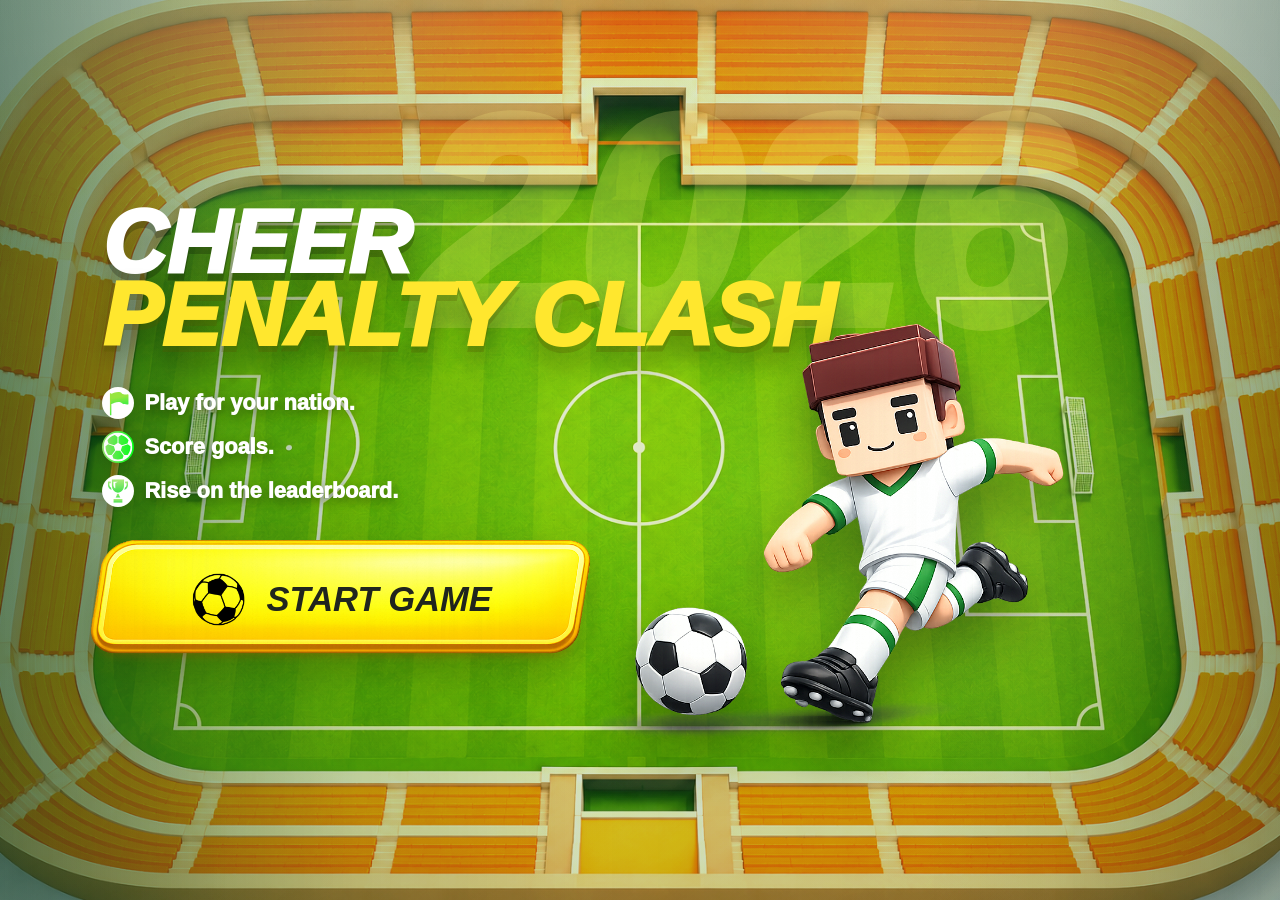
==== index.html @ 157ba1d1 "Initial commit" ====
<!doctype html>
<html lang="en">
  <head>
    <meta charset="UTF-8" />
    <meta name="viewport" content="width=device-width, initial-scale=1.0" />
    <title>World Cup Cheer Penalty</title>
    <link rel="stylesheet" href="./styles.css?v=28" />
  </head>
  <body>
    <main class="app-shell">
      <section id="gameStage" class="game-stage is-start" aria-label="World Cup cheer penalty game">
        <div class="stadium-bg" aria-hidden="true"></div>
        <div class="stadium-vignette" aria-hidden="true"></div>
        <div class="stadium-lights" aria-hidden="true"></div>
        <div id="flashbulbLayer" class="flashbulb-layer" aria-hidden="true"></div>

        <section id="startScreen" class="screen-layer start-screen">
          <div class="start-year" aria-hidden="true">2026</div>
          <div class="start-content">
            <h1><span>Cheer</span><span>Penalty Clash</span></h1>
            <ul class="start-points" aria-label="Game highlights">
              <li><img src="./image/start-screen/flag.svg?v=2" alt="" draggable="false" />Play for your nation.</li>
              <li><img src="./image/start-screen/football.svg" alt="" draggable="false" />Score goals.</li>
              <li><img src="./image/start-screen/trophy.svg?v=2" alt="" draggable="false" />Rise on the leaderboard.</li>
            </ul>
            <button id="startButton" class="mega-button start-button-art" type="button">
              <img class="start-button-ball" src="./image/start-screen/%E9%80%8F%E6%98%8E.png" alt="" draggable="false" />
              <span>Start Game</span>
            </button>
          </div>
          <img class="start-player" src="./image/start-screen/%E7%90%83%E5%91%98.png?v=2" alt="" draggable="false" />
        </section>

        <section id="teamScreen" class="screen-layer team-screen hidden">
          <div class="team-shell">
            <header class="team-hero">
              <div>
                <h2>Choose Your Team</h2>
              </div>
              <button id="confirmTeamButton" class="mega-button small" type="button">Enter Stadium</button>
            </header>

            <div class="team-layout">
              <section class="panel select-panel" aria-label="Team list">
                <div class="panel-title">48 Teams</div>
                <div id="teamGrid" class="team-grid"></div>
              </section>

              <aside class="panel select-board" aria-label="Current team">
                <div class="selected-card">
                  <img id="selectedFlag" class="flag-img large" alt="" />
                  <div>
                    <span>Current Team</span>
                    <strong id="selectedTeamName">Argentina</strong>
                  </div>
                </div>
                <div class="player-art-card" aria-hidden="true">
                  <img src="./image/figure/%E4%BA%BA%E8%AE%BE%E5%9B%BE_%E6%8A%B1%E7%90%83%E6%AD%A3%E9%9D%A2.png" alt="" />
                  <img src="./image/figure/%E4%BA%BA%E8%AE%BE%E5%9B%BE_%E6%8A%B1%E7%90%83%E6%97%A0%E5%8F%B7%E7%A0%81%E8%83%8C%E5%BD%B1.png" alt="" />
                </div>
              </aside>
            </div>
          </div>
        </section>

        <section id="resultScreen" class="screen-layer result-screen hidden" aria-live="polite">
          <div id="resultShell" class="result-shell">
            <header class="result-head">
              <img class="result-banner" src="./image/celebrate/横幅.png" alt="" draggable="false" />
              <img class="result-celebrator" src="./image/celebrate/人设图_庆祝动作.png" alt="" draggable="false" />
              <div class="result-banner-copy">
                <h2 id="resultTitle">ARGENTINA</h2>
              </div>
              <p id="resultSummary" class="result-thanks">THANK YOU FOR YOUR SUPPORT!</p>
              <div class="result-stats" aria-label="Round score">
                <div>
                  <strong><span id="resultGoals">3</span><span class="result-stat-small">/5</span></strong>
                  <span>GOALS SCORED</span>
                </div>
                <div class="result-stat-divider" aria-hidden="true"></div>
                <div>
                  <strong><span class="result-stat-plus">+</span><span id="resultFanPower">15</span></strong>
                  <span>FAN POWER</span>
                </div>
              </div>
              <div class="result-actions">
                <button id="retryButton" class="result-button result-button-gold" type="button">Play Again</button>
                <button id="changeTeamButton" class="result-button result-button-blue" type="button">Change Team</button>
                <button id="viewRankingsButton" class="result-button result-button-dark" type="button">View Leaderboard</button>
              </div>
            </header>
            <section class="panel result-board" aria-label="Full fan power board">
              <button id="closeRankingsButton" class="rankings-close" type="button" aria-label="Back to result">×</button>
              <div class="support-head">
                <div>
                  <div class="panel-title">Full Fan Board</div>
                  <strong>Fan Power for 48 Teams</strong>
                </div>
                <div class="support-legend">Sorted live by fan power</div>
              </div>
              <div id="podiumList" class="podium-list"></div>
              <ol id="resultLeaderboardList" class="support-grid"></ol>
            </section>
          </div>
        </section>

        <section id="walkoutScreen" class="screen-layer walkout-screen hidden" aria-live="polite">
          <div class="walkout-copy">
            <img id="walkoutFlag" class="flag-img" alt="" />
            <strong id="walkoutTeam">Argentina</strong>
          </div>
        </section>

        <header class="hud hud-score game-ui">
          <div class="team-pill">
            <img id="activeFlag" class="flag-img" alt="" />
            <span id="activeTeamName">Argentina</span>
          </div>
          <div>
            <span class="hud-label">Fan Power</span>
            <strong id="activeSupport">0</strong>
          </div>
          <div>
            <span class="hud-label">Streak</span>
            <strong id="streak">0</strong>
          </div>
          <div id="shotTimer" class="shot-timer">
            <span class="hud-label">Shot Clock</span>
            <strong><span id="shotTimerValue">30</span>s</strong>
          </div>
        </header>

        <aside class="leaderboard panel game-ui">
          <div class="panel-title">Team Rankings</div>
          <ol id="leaderboardList" class="leaderboard-list"></ol>
        </aside>

        <section class="camera-panel panel game-ui">
          <div class="camera-head">
            <span>Gesture Control</span>
            <button id="cameraButton" class="icon-button" title="Open camera" type="button">●</button>
          </div>
          <div class="camera-view">
            <video id="cameraFeed" autoplay playsinline muted></video>
            <canvas id="motionCanvas" width="160" height="100"></canvas>
            <div id="cameraFallback" class="camera-fallback">Open the camera to aim with your palm and shoot with a fist.</div>
          </div>
          <div id="gestureStatus" class="gesture-status">Aim with your palm, mouse, or touch.</div>
        </section>

        <div id="gestureCoach" class="gesture-coach game-ui" aria-live="polite">
          <div class="gesture-coach-arrow" aria-hidden="true"></div>
          <strong>Use gesture control.</strong>
          <span>Fan power doubles.</span>
        </div>

        <div id="danmakuLayer" class="danmaku-layer" aria-live="polite"></div>

        <section class="goal-scene game-ui" aria-label="Penalty shooting area">
          <div class="goal-frame">
            <div class="net"></div>
            <button class="target-zone zone-left-top" data-zone="leftTop" type="button"><span>Top Left</span></button>
            <button class="target-zone zone-center-top" data-zone="centerTop" type="button"><span>Top Center</span></button>
            <button class="target-zone zone-right-top" data-zone="rightTop" type="button"><span>Top Right</span></button>
            <button class="target-zone zone-left-low" data-zone="leftLow" type="button"><span>Low Left</span></button>
            <button class="target-zone zone-right-low" data-zone="rightLow" type="button"><span>Low Right</span></button>
            <div id="aimReticle" class="aim-reticle"></div>
            <div id="keeper" class="keeper">
              <img
                id="keeperFrame"
                class="keeper-frame"
                src="./image/figure/守门员/正面封堵式.png"
                alt=""
                draggable="false"
              />
            </div>
          </div>
          <svg id="aimCurve" class="aim-curve" viewBox="0 0 100 100" preserveAspectRatio="none" aria-hidden="true">
            <path id="aimCurvePath" d="M58 88 Q50 54 50 18"></path>
          </svg>
          <div id="wallLine" class="wall-line" aria-hidden="true"></div>

          <div id="resultBurst" class="result-burst" aria-live="polite"></div>

          <div class="striker-wrap">
            <div id="striker" class="striker">
              <img
                id="strikerFrame"
                class="striker-frame"
                src="./image/figure/初始人物/人设图_站立背影.png"
                alt=""
                draggable="false"
              />
            </div>
            <div id="ball" class="ball"></div>
          </div>
        </section>

        <nav class="control-dock panel game-ui" aria-label="Game controls">
          <button id="shootButton" class="game-button shoot-button" type="button">Shoot</button>
          <div class="aim-status">
            <span>Chance</span>
            <strong id="aimLabel">1 / 5</strong>
          </div>
        </nav>

      </section>
    </main>

    <script src="./app.js?v=39"></script>
  </body>
</html>
---- styles.css ----
:root {
  --team-primary: #62b7ff;
  --team-secondary: #ffffff;
  --ink: #172217;
  --muted: #5f6d56;
  --panel: rgba(255, 255, 248, 0.94);
  --panel-border: rgba(255, 255, 255, 0.42);
  --court-image: url("./image/court/%E4%BF%AF%E8%A7%862.png");
  --penalty-court-image: url("./image/court/%E6%9C%89%E8%A7%82%E4%BC%97/%E7%82%B9%E7%90%83_%E6%97%A0%E7%90%83%E7%89%882.png");
  --soccer-image: url("./image/soccer/%E8%B6%B3%E7%90%833.svg");
  --figure-stand-front: url("./image/figure/%E5%88%9D%E5%A7%8B%E4%BA%BA%E7%89%A9/%E4%BA%BA%E8%AE%BE%E5%9B%BE_%E7%AB%99%E7%AB%8B%E6%AD%A3%E9%9D%A2.png");
  --figure-stand-back: url("./image/figure/%E5%88%9D%E5%A7%8B%E4%BA%BA%E7%89%A9/%E4%BA%BA%E8%AE%BE%E5%9B%BE_%E7%AB%99%E7%AB%8B%E8%83%8C%E5%BD%B1.png");
}

* {
  box-sizing: border-box;
}

body {
  margin: 0;
  min-height: 100vh;
  overflow: hidden;
  color: var(--ink);
  font-family: "Microsoft YaHei", "PingFang SC", Arial, sans-serif;
  background: #12382e;
}

button {
  font: inherit;
}

.app-shell,
.game-stage {
  min-height: 100vh;
}

.game-stage {
  position: relative;
  isolation: isolate;
  overflow: hidden;
  background: #12382e;
}

.stadium-bg,
.stadium-vignette,
.stadium-lights {
  position: absolute;
  inset: 0;
  pointer-events: none;
}

.stadium-bg {
  z-index: -4;
  background-image: var(--court-image);
  background-position: center;
  background-size: cover;
  filter: saturate(1.08) contrast(1.04);
  transform: scale(1.03);
}

.is-walkout .stadium-bg,
.is-stadiumIntro .stadium-bg,
.is-penalty .stadium-bg {
  background-image: var(--penalty-court-image);
}

.is-start .stadium-bg {
  filter: saturate(1.12) contrast(1.03) brightness(1.1);
  transform: scale(1.01);
}

.is-start .stadium-vignette {
  background:
    radial-gradient(circle at 48% 46%, rgba(255, 244, 115, 0.12), transparent 36%),
    linear-gradient(90deg, rgba(1, 64, 35, 0.28), transparent 28%, transparent 72%, rgba(1, 64, 35, 0.14)),
    linear-gradient(180deg, rgba(8, 25, 23, 0.06), rgba(8, 25, 23, 0.02) 34%, rgba(8, 25, 23, 0.1));
}

.stadium-vignette {
  z-index: -3;
  background:
    linear-gradient(180deg, rgba(8, 25, 23, 0.46), rgba(8, 25, 23, 0.04) 34%, rgba(8, 25, 23, 0.34)),
    radial-gradient(circle at 50% 48%, rgba(255, 240, 165, 0.2), transparent 36%);
}

.stadium-lights {
  z-index: -2;
  opacity: 0.72;
  background:
    radial-gradient(ellipse at 20% -8%, rgba(255, 245, 210, 0.48), transparent 29%),
    radial-gradient(ellipse at 80% -8%, rgba(255, 245, 210, 0.38), transparent 29%),
    linear-gradient(90deg, rgba(0, 0, 0, 0.25), transparent 18%, transparent 82%, rgba(0, 0, 0, 0.25));
}

.flashbulb-layer {
  position: absolute;
  inset: 0 0 auto 0;
  z-index: 4;
  height: 44vh;
  overflow: hidden;
  pointer-events: none;
  opacity: 0;
}

.is-penalty .flashbulb-layer,
.is-result .flashbulb-layer {
  opacity: 1;
}

.is-result .flashbulb-layer {
  z-index: 24;
}

.flashbulb {
  position: absolute;
  left: var(--flash-x);
  top: var(--flash-y);
  width: var(--flash-size);
  height: var(--flash-size);
  background:
    linear-gradient(90deg, transparent 0 42%, rgba(255, 255, 255, 0.95) 49% 51%, transparent 58% 100%),
    linear-gradient(0deg, transparent 0 42%, rgba(255, 255, 255, 0.95) 49% 51%, transparent 58% 100%),
    linear-gradient(45deg, transparent 0 45%, rgba(210, 236, 255, 0.72) 49% 51%, transparent 55% 100%),
    linear-gradient(-45deg, transparent 0 45%, rgba(210, 236, 255, 0.72) 49% 51%, transparent 55% 100%),
    radial-gradient(circle, #fff 0 7%, rgba(232, 245, 255, 0.95) 8% 13%, rgba(255, 255, 255, 0.34) 14% 22%, transparent 24%);
  filter: drop-shadow(0 0 2px rgba(255, 255, 255, 0.9)) drop-shadow(0 0 5px rgba(164, 214, 255, 0.62));
  transform: translate(-50%, -50%) rotate(var(--flash-rotate)) scale(0.45);
  mix-blend-mode: screen;
  animation: flashbulbPop var(--flash-duration) ease-out forwards;
}

.flashbulb::before,
.flashbulb::after {
  content: "";
  position: absolute;
  left: 50%;
  top: 50%;
  transform: translate(-50%, -50%);
  pointer-events: none;
}

.flashbulb::before {
  width: 18%;
  height: 18%;
  border-radius: 50%;
  background: #fff;
  box-shadow: 0 0 3px rgba(255, 255, 255, 0.95), 0 0 7px rgba(169, 220, 255, 0.68);
}

.flashbulb::after {
  width: 110%;
  height: 110%;
  background: radial-gradient(circle, rgba(255, 255, 255, 0.2) 0 5%, transparent 34%);
}

@keyframes flashbulbPop {
  0% {
    opacity: 0;
    transform: translate(-50%, -50%) rotate(var(--flash-rotate)) scale(0.35);
  }
  12% {
    opacity: 1;
    transform: translate(-50%, -50%) rotate(var(--flash-rotate)) scale(1.08);
  }
  26% {
    opacity: 0.88;
    transform: translate(-50%, -50%) rotate(var(--flash-rotate)) scale(0.92);
  }
  58% {
    opacity: 0.38;
    transform: translate(-50%, -50%) rotate(var(--flash-rotate)) scale(0.72);
  }
  100% {
    opacity: 0;
    transform: translate(-50%, -50%) rotate(var(--flash-rotate)) scale(0.55);
  }
}

.hidden {
  display: none !important;
}

.screen-layer {
  position: absolute;
  inset: 0;
  z-index: 20;
  padding: 28px;
}

.start-screen {
  display: grid;
  align-content: center;
  justify-items: start;
  padding-left: clamp(28px, 8vw, 132px);
  color: #fff;
  overflow: hidden;
}

.start-screen::before {
  content: "";
  position: absolute;
  inset: 0;
  z-index: -1;
  background:
    radial-gradient(circle at 74% 58%, rgba(255, 248, 164, 0.16), transparent 26%),
    linear-gradient(90deg, rgba(5, 70, 34, 0.34), rgba(22, 121, 38, 0.1) 46%, rgba(5, 80, 34, 0.16)),
    linear-gradient(180deg, rgba(255, 255, 255, 0.04), transparent 42%);
}

.start-content {
  position: relative;
  z-index: 2;
  width: min(860px, 55vw);
  transform: translateY(-2vh);
}

.start-year {
  position: absolute;
  left: 32%;
  top: 12%;
  z-index: 0;
  color: rgba(255, 246, 128, 0.2);
  font-size: clamp(140px, 23vw, 370px);
  font-weight: 950;
  font-style: italic;
  line-height: 0.8;
  pointer-events: none;
  user-select: none;
}

.eyebrow {
  display: inline-flex;
  align-items: center;
  min-height: 36px;
  padding: 0 14px;
  border: 1px solid rgba(255, 255, 255, 0.42);
  border-radius: 999px;
  color: #fff7c7;
  font-size: 13px;
  font-weight: 900;
  background: rgba(21, 84, 50, 0.58);
  backdrop-filter: blur(10px);
}

.start-screen h1 {
  display: grid;
  gap: 4px;
  margin: 22px 0 0;
  font-size: clamp(52px, 6.9vw, 124px);
  font-style: italic;
  font-weight: 950;
  line-height: 0.78;
  text-transform: uppercase;
  white-space: nowrap;
  text-shadow: 0 7px 0 rgba(0, 0, 0, 0.22), 0 22px 30px rgba(0, 0, 0, 0.28);
}

.start-screen h1 span:first-child {
  color: #fff;
}

.start-screen h1 span:last-child {
  color: #ffe72e;
  text-shadow: 0 6px 0 rgba(85, 82, 0, 0.26), 0 18px 28px rgba(0, 0, 0, 0.34);
}

.start-screen p {
  width: min(760px, 88vw);
  margin: 20px 0 30px;
  color: rgba(255, 255, 255, 0.88);
  font-size: clamp(17px, 1.7vw, 23px);
  font-weight: 700;
  line-height: 1.55;
}

.start-points {
  display: grid;
  gap: 12px;
  margin: clamp(20px, 3vw, 36px) 0 clamp(20px, 3vw, 34px);
  padding: 0;
  list-style: none;
}

.start-points li {
  display: flex;
  align-items: center;
  gap: 10px;
  color: #fff;
  font-size: clamp(16px, 1.7vw, 26px);
  font-weight: 950;
  text-shadow: 0 4px 12px rgba(0, 0, 0, 0.38);
}

.start-points li img {
  display: block;
  flex: 0 0 auto;
  width: clamp(28px, 2.5vw, 40px);
  height: clamp(28px, 2.5vw, 40px);
  object-fit: contain;
  filter: drop-shadow(0 6px 10px rgba(0, 0, 0, 0.22));
}

.mega-button {
  min-height: 62px;
  padding: 0 30px;
  border: 0;
  border-radius: 8px;
  color: #172217;
  font-size: 21px;
  font-weight: 900;
  background: linear-gradient(180deg, #fff3a3, #ffbf3f);
  box-shadow: inset 0 -7px 0 rgba(145, 83, 0, 0.22), 0 16px 34px rgba(0, 0, 0, 0.28);
  cursor: pointer;
}

.mega-button:hover {
  filter: brightness(1.05);
}

.mega-button.small {
  min-height: 50px;
  padding: 0 22px;
  font-size: 17px;
}

.start-button-art {
  position: relative;
  display: inline-flex;
  align-items: center;
  justify-content: center;
  gap: clamp(14px, 1.6vw, 24px);
  width: min(560px, 52vw);
  min-height: auto;
  aspect-ratio: 1080 / 296;
  margin: clamp(-22px, -1.4vw, -10px) 0 0 clamp(-24px, -1.8vw, -10px);
  padding: 0 8%;
  color: #20251e;
  font-size: clamp(23px, 2.7vw, 44px);
  font-style: italic;
  text-transform: uppercase;
  white-space: nowrap;
  background: url("./image/start-screen/%E6%8C%89%E9%92%AE%E7%B4%A0%E6%9D%90.png") center / 100% 100% no-repeat;
  box-shadow: none;
  filter: drop-shadow(0 18px 20px rgba(42, 67, 0, 0.34));
}

.start-button-art .start-button-ball,
.start-button-art span {
  transform: translateX(clamp(-20px, -1.4vw, -10px));
}

.start-button-art:hover {
  filter: brightness(1.04) drop-shadow(0 18px 20px rgba(42, 67, 0, 0.34));
}

.start-button-ball {
  flex: 0 0 auto;
  width: clamp(44px, 4.3vw, 72px);
  height: clamp(44px, 4.3vw, 72px);
  object-fit: contain;
}

.start-button-art span {
  white-space: nowrap;
}

.start-player {
  position: absolute;
  right: clamp(18px, 6vw, 132px);
  bottom: clamp(70px, 7vw, 116px);
  z-index: 2;
  width: min(70.5vw, 1035px);
  filter: saturate(1.08) contrast(1.04) drop-shadow(0 26px 28px rgba(0, 0, 0, 0.36));
  pointer-events: none;
  user-select: none;
}

.team-screen {
  display: grid;
  place-items: center;
  background: rgba(7, 24, 20, 0.4);
  backdrop-filter: blur(1px);
}

.team-shell {
  display: grid;
  grid-template-rows: auto minmax(0, 1fr);
  gap: 16px;
  width: min(1180px, 96vw);
  height: min(780px, calc(100vh - 48px));
}

.team-hero {
  display: flex;
  align-items: end;
  justify-content: space-between;
  gap: 18px;
  color: #fff;
}

.team-hero h2 {
  margin: 10px 0 0;
  font-size: clamp(34px, 4.5vw, 62px);
  line-height: 1;
  text-shadow: 0 16px 34px rgba(0, 0, 0, 0.34);
}

.team-layout {
  display: grid;
  grid-template-columns: minmax(0, 1fr) 330px;
  gap: 16px;
  min-height: 0;
}

.panel,
.hud {
  border: 1px solid var(--panel-border);
  border-radius: 8px;
  background: var(--panel);
  box-shadow: 0 18px 42px rgba(0, 0, 0, 0.22);
  backdrop-filter: blur(12px);
}

.panel-title {
  margin-bottom: 12px;
  color: #2b4c31;
  font-size: 14px;
  font-weight: 900;
}

.select-panel,
.select-board {
  min-height: 0;
  padding: 16px;
  overflow: hidden;
}

.select-board {
  display: grid;
  grid-template-rows: auto minmax(0, 1fr);
}

.team-grid {
  display: grid;
  grid-template-columns: repeat(4, minmax(0, 1fr));
  gap: 8px;
  max-height: calc(100% - 30px);
  overflow: auto;
  padding-right: 4px;
}


.team-card {
  display: grid;
  grid-template-columns: 36px minmax(0, 1fr);
  align-items: center;
  gap: 9px;
  min-height: 50px;
  padding: 7px 9px;
  border: 1px solid rgba(29, 62, 38, 0.14);
  border-radius: 8px;
  color: var(--ink);
  background: rgba(255, 255, 255, 0.78);
  cursor: pointer;
}

.team-card:hover,
.team-card.active {
  border-color: rgba(255, 184, 43, 0.95);
  background: #fff8df;
  box-shadow: inset 0 -4px 0 rgba(255, 184, 43, 0.35);
}

.team-card span:last-child {
  min-width: 0;
  overflow: hidden;
  text-overflow: ellipsis;
  white-space: nowrap;
  font-size: 13px;
  font-weight: 900;
}

.flag-img {
  display: inline-block;
  width: 34px;
  height: 34px;
  object-fit: contain;
  vertical-align: middle;
  border-radius: 50%;
  background: #fff;
  box-shadow: 0 0 0 2px rgba(31, 55, 34, 0.12);
}

.flag-img.large {
  width: 62px;
  height: 62px;
}

.flag-img.mini {
  width: 22px;
  height: 22px;
  margin-right: 6px;
}

.selected-card {
  display: grid;
  grid-template-columns: 62px minmax(0, 1fr);
  align-items: center;
  gap: 12px;
  margin-bottom: 18px;
  padding: 12px;
  border-radius: 8px;
  color: #fff;
  background: linear-gradient(135deg, rgba(23, 73, 45, 0.95), rgba(21, 43, 36, 0.95));
}

.selected-card span {
  display: block;
  color: #fff1a0;
  font-size: 12px;
  font-weight: 900;
}

.selected-card strong {
  display: block;
  overflow: hidden;
  text-overflow: ellipsis;
  white-space: nowrap;
  font-size: 26px;
  line-height: 1.1;
}

.player-art-card {
  display: grid;
  gap: 10px;
  min-height: 0;
  overflow: hidden;
}

.player-art-card img {
  width: 100%;
  height: 100%;
  object-fit: cover;
  object-position: center 35%;
  min-height: 0;
  border-radius: 8px;
  background: #d8dbd6;
  filter: saturate(1.05) contrast(1.02);
}

.player-art-card img + img {
  object-position: center 38%;
}

.leaderboard-list {
  display: grid;
  gap: 8px;
  margin: 0;
  padding: 0;
  list-style: none;
}

.leaderboard-list.compact {
  max-height: calc(100% - 288px);
  overflow: auto;
}

.result-screen {
  display: grid;
  place-items: center;
  color: #fff;
  overflow: hidden;
  background:
    linear-gradient(180deg, rgba(0, 55, 34, 0.18), rgba(6, 66, 23, 0.22)),
    url("./image/court/%E6%9C%89%E8%A7%82%E4%BC%97/%E7%82%B9%E7%90%83_%E6%97%A0%E7%90%83%E7%89%882.png") center / cover no-repeat,
    #0b562b;
}

.result-shell {
  display: grid;
  grid-template-rows: auto;
  align-content: center;
  gap: 16px;
  width: min(1120px, 96vw);
  min-height: min(780px, calc(100vh - 24px));
  padding: 18px 0;
}

.result-shell.show-board {
  grid-template-rows: minmax(0, 1fr);
  align-content: stretch;
  width: min(1180px, 96vw);
  height: min(920px, calc(100vh - 48px));
  min-height: 0;
  padding: 0;
}

.result-shell.show-board .result-head {
  display: none;
}

.result-head {
  position: relative;
  min-height: min(700px, calc(100vh - 42px));
  overflow: hidden;
  padding: clamp(34px, 5vw, 58px) clamp(22px, 4vw, 52px) 24px;
  text-align: center;
  isolation: isolate;
}

.result-head h2 {
  margin: 0;
  color: #202128;
  font-size: clamp(52px, 8vw, 122px);
  font-weight: 950;
  line-height: 0.9;
  text-shadow: 0 3px 0 #f6c23b, 0 7px 0 rgba(255, 255, 255, 0.42), 0 12px 18px rgba(65, 38, 0, 0.42);
}

.result-head p {
  margin: 0;
  color: #4b2519;
  font-size: clamp(18px, 2vw, 30px);
  font-weight: 900;
}

.result-actions {
  position: absolute;
  left: 50%;
  bottom: 14px;
  z-index: 5;
  display: grid;
  grid-template-columns: repeat(3, minmax(0, 1fr));
  gap: clamp(14px, 2vw, 28px);
  width: min(980px, 88vw);
  transform: translateX(-50%);
}

.result-button {
  min-height: clamp(58px, 7vw, 82px);
  border: 0;
  border-radius: 8px;
  color: #fff;
  font-size: clamp(17px, 2.2vw, 27px);
  font-weight: 950;
  text-transform: uppercase;
  white-space: nowrap;
  cursor: pointer;
  box-shadow: inset 0 -6px 0 rgba(0, 0, 0, 0.24), 0 12px 18px rgba(0, 0, 0, 0.28);
}

.result-button-gold {
  color: #2b2414;
  background: linear-gradient(#ffd94a, #f3a914);
}

.result-button-blue {
  background: linear-gradient(#2d94ff, #075bd8);
}

.result-button-dark {
  background: linear-gradient(#203764, #0b1735);
}

.result-banner {
  position: absolute;
  left: 50%;
  top: clamp(-158px, -13vh, -102px);
  z-index: 1;
  width: min(1000px, 90vw);
  transform: translateX(-50%);
  mix-blend-mode: screen;
  filter: saturate(1.16) contrast(1.12) drop-shadow(0 18px 22px rgba(50, 30, 0, 0.38));
  pointer-events: none;
  user-select: none;
}

.result-banner-copy {
  position: relative;
  z-index: 4;
  display: flex;
  align-items: center;
  justify-content: center;
  gap: 0;
  width: min(860px, 80vw);
  margin: 0 auto;
  min-height: clamp(230px, 30vw, 360px);
  padding-top: clamp(92px, 12vw, 150px);
  transform: translateY(-43px);
}

.result-banner-copy h2 {
  display: flex;
  justify-content: center;
  gap: 0.01em;
  max-width: 100%;
  white-space: nowrap;
  transform: perspective(720px) rotateX(8deg) scaleX(var(--title-fit, 1)) scaleY(0.94);
  transform-origin: center bottom;
}

.arc-letter {
  display: inline-block;
  transform: translateY(var(--arc-y)) rotate(var(--arc-rotate));
  transform-origin: center 80%;
}

.result-thanks {
  position: relative;
  z-index: 4;
  margin-top: clamp(0px, 1vw, 8px);
  letter-spacing: 1px;
  text-shadow: 0 2px 0 rgba(255, 218, 74, 0.38);
  display: flex;
  justify-content: center;
  gap: 0.01em;
  transform: translateY(-36px) perspective(620px) rotateX(-7deg) scaleX(0.96);
  transform-origin: center top;
}

.result-stats {
  position: relative;
  z-index: 4;
  display: flex;
  align-items: center;
  justify-content: center;
  gap: clamp(10px, 2.2vw, 28px);
  margin-top: clamp(12px, 2.2vw, 30px);
  transform: translateY(-54px);
  color: #fff;
  text-shadow: 0 4px 0 rgba(0, 0, 0, 0.3), 0 10px 22px rgba(0, 0, 0, 0.28);
}

.result-stats div:not(.result-stat-divider) {
  display: grid;
  gap: 4px;
  min-width: 150px;
}

.result-stats strong {
  display: inline-flex;
  align-items: baseline;
  justify-content: center;
  gap: 0.12em;
  font-size: clamp(72px, 9.8vw, 136px);
  font-weight: 950;
  line-height: 0.9;
  min-width: 2.8em;
}

.result-stat-small,
.result-stat-plus {
  font: inherit;
  line-height: inherit;
}

.result-stats span {
  font-size: clamp(22px, 2.6vw, 34px);
  font-weight: 950;
}

.result-stats div:last-child strong {
  color: #ffd735;
}

.result-stat-divider {
  width: 3px;
  height: clamp(76px, 9vw, 116px);
  background: rgba(255, 255, 255, 0.46);
  box-shadow: 0 0 20px rgba(255, 255, 255, 0.28);
}

.result-celebrator {
  position: absolute;
  left: clamp(-42px, 0.8vw, 16px);
  bottom: clamp(92px, 12vw, 132px);
  z-index: 20;
  width: clamp(230px, 30vw, 410px);
  mix-blend-mode: normal;
  filter: saturate(1.08) contrast(1.08) brightness(1.12) drop-shadow(0 18px 22px rgba(0, 0, 0, 0.38));
  opacity: 1;
  pointer-events: none;
  user-select: none;
}

@media (max-width: 820px) {
  .result-head {
    min-height: 720px;
    padding-top: 24px;
  }

  .result-banner {
    top: -86px;
    width: 108vw;
  }

  .result-banner-copy {
    min-height: 250px;
    padding-top: 72px;
    gap: 10px;
    transform: translateY(-18px);
  }

  .result-celebrator {
    left: -22px;
    bottom: 112px;
    width: 220px;
  }

  .result-stats {
    margin-top: 18px;
    gap: 18px;
  }

  .result-stats div:not(.result-stat-divider) {
    min-width: 112px;
  }

  .result-actions {
    grid-template-columns: 1fr;
    width: min(360px, 86vw);
  }
}

.ghost-button {
  min-height: 50px;
  padding: 0 20px;
  border: 1px solid rgba(255, 255, 255, 0.46);
  border-radius: 8px;
  color: #fff;
  font-size: 17px;
  font-weight: 900;
  background: rgba(13, 49, 36, 0.68);
  cursor: pointer;
  backdrop-filter: blur(12px);
}

.result-board {
  position: relative;
  display: grid;
  grid-template-rows: auto auto clamp(270px, 24vw, 330px) minmax(0, 1fr);
  gap: 14px;
  min-height: 0;
  padding: 18px;
  overflow: hidden;
  color: var(--ink);
}

.result-shell:not(.show-board) .result-board {
  display: none;
}

.rankings-close {
  position: sticky;
  top: 0;
  justify-self: end;
  z-index: 5;
  width: 40px;
  height: 40px;
  margin: -6px -6px -42px 0;
  border: 0;
  border-radius: 50%;
  color: #18311f;
  font-size: 30px;
  font-weight: 900;
  line-height: 1;
  background: rgba(255, 255, 255, 0.92);
  box-shadow: 0 8px 20px rgba(0, 0, 0, 0.16);
  cursor: pointer;
}

.support-head {
  display: flex;
  align-items: end;
  justify-content: space-between;
  gap: 16px;
}

.support-head .panel-title {
  margin-bottom: 5px;
}

.support-head strong {
  display: block;
  font-size: 28px;
  line-height: 1;
}

.support-legend {
  color: var(--muted);
  font-size: 13px;
  font-weight: 900;
}

.podium-list {
  position: relative;
  min-height: 0;
  height: 100%;
  overflow: visible;
  isolation: isolate;
}

.podium-list::before {
  position: absolute;
  right: 0;
  bottom: 0;
  left: 0;
  z-index: 0;
  height: 60%;
  content: "";
  background: url("./image/other/podium.svg") center bottom / 100% 100% no-repeat;
}

.podium-card {
  position: absolute;
  z-index: 1;
  bottom: 59%;
  left: 50%;
  width: min(16%, 135px);
  transform: translateX(-50%);
  display: grid;
  justify-items: center;
  gap: 4px;
  min-height: 0;
  padding: 8px 10px 10px;
  border: 1px solid rgba(28, 86, 52, 0.1);
  border-radius: 8px;
  text-align: center;
  background: rgba(255, 255, 255, 0.86);
  box-shadow: 0 12px 26px rgba(28, 86, 52, 0.12);
  backdrop-filter: blur(8px);
}

.podium-card.first {
  background: rgba(255, 250, 217, 0.9);
  box-shadow: 0 14px 30px rgba(120, 84, 0, 0.16);
}

.podium-card.second {
  bottom: 45%;
  left: 16.7%;
}

.podium-card.third {
  bottom: 41%;
  left: 83.3%;
}

.podium-card.active {
  border-color: rgba(255, 184, 43, 0.95);
}

.podium-medal {
  display: none;
}

.podium-card.first .podium-medal {
  display: none;
}

.podium-flag {
  width: 32px;
  height: 32px;
}

.podium-card strong {
  max-width: 100%;
  overflow: hidden;
  text-overflow: ellipsis;
  white-space: nowrap;
  font-size: 14px;
}

.podium-card small {
  display: none;
}

.podium-card em {
  color: #155e35;
  font-size: 22px;
  font-style: normal;
  font-weight: 900;
  line-height: 1;
}

.podium-step {
  display: none;
}

.podium-card.first .podium-step {
  display: none;
}

.podium-card.second .podium-step {
  display: none;
}

.support-grid {
  display: grid;
  grid-template-columns: repeat(4, minmax(0, 1fr));
  align-content: start;
  gap: 10px;
  min-height: 0;
  height: 100%;
  margin: 0;
  padding: 0;
  overflow: auto;
  list-style: none;
}

.leaderboard-item {
  display: grid;
  grid-template-columns: 30px minmax(0, 1fr) auto;
  align-items: center;
  gap: 8px;
  min-height: 50px;
  padding: 8px;
  border-radius: 8px;
  background: rgba(255, 255, 255, 0.66);
  box-shadow: inset 0 -3px 0 rgba(64, 120, 30, 0.1);
}

.leaderboard-item.active {
  background: #fff3c2;
}

.rank {
  display: grid;
  place-items: center;
  width: 28px;
  height: 28px;
  border-radius: 50%;
  color: #fff;
  font-size: 13px;
  font-weight: 900;
  background: #235c3b;
}

.leader-team {
  min-width: 0;
}

.leader-team strong,
.leader-team small {
  display: block;
  min-width: 0;
  overflow: hidden;
  text-overflow: ellipsis;
  white-space: nowrap;
}

.leader-team strong {
  font-size: 14px;
}

.leader-team small {
  color: var(--muted);
  font-size: 11px;
}

.score {
  color: #185a32;
  font-size: 22px;
  font-weight: 900;
}

.walkout-screen {
  display: grid;
  place-items: end center;
  pointer-events: none;
}

.walkout-screen::before {
  content: "";
  position: absolute;
  inset: 0;
  z-index: -1;
  background:
    linear-gradient(90deg, rgba(8, 20, 18, 0.7), transparent 32%, transparent 68%, rgba(8, 20, 18, 0.7)),
    radial-gradient(circle at 50% 65%, rgba(255, 216, 90, 0.26), transparent 30%);
}

.walkout-copy {
  display: flex;
  align-items: center;
  gap: 14px;
  margin-bottom: 10vh;
  padding: 14px 18px;
  border: 1px solid rgba(255, 255, 255, 0.42);
  border-radius: 8px;
  color: #fff;
  font-size: clamp(20px, 3vw, 34px);
  font-weight: 900;
  background: rgba(10, 33, 27, 0.76);
  box-shadow: 0 22px 52px rgba(0, 0, 0, 0.26);
  backdrop-filter: blur(12px);
}

.is-stadiumIntro .stadium-bg {
  animation: cameraSweep 1.9s ease-in-out both;
}

@keyframes cameraSweep {
  0% {
    transform: scale(1.16) translateX(3vw);
  }
  48% {
    transform: scale(1.16) translateX(-3vw);
  }
  100% {
    transform: scale(1.03) translateX(0);
  }
}

.game-ui {
  opacity: 0;
  pointer-events: none;
  transition: opacity 260ms ease;
}

.is-penalty .game-ui,
.is-stadiumIntro .goal-scene {
  opacity: 1;
  pointer-events: auto;
}

.is-result .game-ui {
  opacity: 0;
  pointer-events: none;
}

.is-start .goal-scene,
.is-teamSelect .goal-scene {
  display: none;
}

.hud-score {
  position: absolute;
  top: 18px;
  left: 18px;
  z-index: 5;
  display: flex;
  align-items: center;
  gap: 18px;
  min-height: 66px;
  padding: 10px 16px;
}

.hud-label {
  display: block;
  color: #5f6d56;
  font-size: 12px;
  line-height: 1;
}

.hud strong {
  font-size: 30px;
  line-height: 1;
}

.shot-timer {
  min-width: 78px;
}

.shot-timer.warning strong {
  color: #f05a28;
  animation: timerPulse 520ms ease-in-out infinite alternate;
}

@keyframes timerPulse {
  to {
    transform: scale(1.08);
    text-shadow: 0 0 16px rgba(240, 90, 40, 0.48);
  }
}

.team-pill {
  display: flex;
  align-items: center;
  gap: 8px;
  min-width: 150px;
  font-weight: 900;
}

.leaderboard {
  position: absolute;
  top: 18px;
  right: 18px;
  z-index: 5;
  width: min(330px, calc(100vw - 36px));
  padding: 14px;
}

.camera-panel {
  position: absolute;
  top: 102px;
  left: 18px;
  z-index: 5;
  width: 250px;
  padding: 10px;
}

.gesture-coach {
  position: absolute;
  left: 300px;
  top: 110px;
  z-index: 8;
  display: none;
  gap: 2px;
  min-width: 210px;
  padding: 10px 14px;
  border: 2px solid rgba(255, 255, 255, 0.82);
  border-radius: 8px;
  color: #2b2414;
  background: linear-gradient(180deg, #ffec66, #ffc72e);
  box-shadow: 0 12px 24px rgba(0, 0, 0, 0.28), inset 0 -4px 0 rgba(150, 94, 0, 0.22);
  font-weight: 950;
  pointer-events: none;
}

.gesture-coach.show {
  display: grid;
  opacity: 1;
}

.gesture-coach span {
  font-size: 13px;
}

.gesture-coach-arrow {
  position: absolute;
  left: -112px;
  top: 0;
  width: 104px;
  height: 64px;
  background: url("./image/other/arrow.png") center / contain no-repeat;
  filter: drop-shadow(0 0 10px rgba(255, 221, 46, 0.85));
  transform: rotate(-12deg);
  transform-origin: right center;
}

.camera-head {
  display: flex;
  align-items: center;
  justify-content: space-between;
  margin-bottom: 8px;
  font-weight: 900;
}

.icon-button {
  display: grid;
  place-items: center;
  width: 34px;
  height: 34px;
  border: 0;
  border-radius: 8px;
  color: #fff;
  background: #235c3b;
  cursor: pointer;
}

.camera-view {
  position: relative;
  aspect-ratio: 16 / 10;
  overflow: hidden;
  border: 1px solid rgba(49, 91, 31, 0.18);
  border-radius: 8px;
  background: #193b16;
}

.camera-view video {
  width: 100%;
  height: 100%;
  object-fit: cover;
  transform: scaleX(-1);
}

.camera-view canvas {
  display: none;
}

.camera-fallback {
  position: absolute;
  inset: 0;
  display: grid;
  place-items: center;
  padding: 14px;
  color: #e7ffd1;
  text-align: center;
  font-size: 13px;
}

.camera-view.has-video .camera-fallback {
  display: none;
}

.gesture-status {
  display: none;
}

.goal-scene {
  position: absolute;
  left: 50%;
  top: 54%;
  z-index: 3;
  width: min(760px, 76vw);
  height: min(610px, 78vh);
  transform: translate(-50%, -50%);
  pointer-events: none;
}

.goal-frame {
  position: absolute;
  left: 50%;
  top: 0;
  width: min(560px, 72vw);
  height: 250px;
  transform: translateX(-50%) perspective(560px) rotateX(-7deg);
  border: 12px solid #f9fff0;
  border-bottom-width: 9px;
  border-radius: 8px;
  background: rgba(15, 95, 46, 0.26);
  box-shadow: 0 16px 0 rgba(27, 79, 38, 0.22), 0 20px 46px rgba(0, 0, 0, 0.25);
  pointer-events: auto;
}

.is-walkout .goal-frame,
.is-stadiumIntro .goal-frame,
.is-penalty .goal-frame {
  top: 70px;
  width: min(560px, 54vw);
  height: 150px;
  border: 0;
  background: transparent;
  box-shadow: none;
}

.net {
  position: absolute;
  inset: 0;
  opacity: 0.9;
  background-image:
    linear-gradient(rgba(255, 255, 255, 0.62) 2px, transparent 2px),
    linear-gradient(90deg, rgba(255, 255, 255, 0.62) 2px, transparent 2px);
  background-size: 34px 28px;
}

.is-walkout .net,
.is-stadiumIntro .net,
.is-penalty .net {
  display: none;
}

.target-zone {
  position: absolute;
  display: none;
  place-items: center;
  border: 2px solid rgba(255, 255, 255, 0.38);
  border-radius: 8px;
  color: rgba(255, 255, 255, 0.74);
  background: rgba(47, 109, 24, 0.08);
  cursor: crosshair;
}

.aim-curve {
  position: absolute;
  inset: 0;
  z-index: 5;
  width: 100%;
  height: 100%;
  overflow: visible;
  pointer-events: none;
}

.aim-curve path {
  fill: none;
  stroke: rgba(255, 243, 95, 0.92);
  stroke-width: 1.2;
  stroke-linecap: round;
  stroke-dasharray: 4 3;
  filter: drop-shadow(0 0 5px rgba(255, 243, 95, 0.8));
}

.wall-line {
  position: absolute;
  left: 50%;
  top: 36%;
  z-index: 5;
  width: min(560px, 60vw);
  height: 150px;
  transform: translateX(-50%);
  pointer-events: none;
}

.wall-player {
  position: absolute;
  bottom: 0;
  width: clamp(62px, 8.2vw, 96px);
  height: clamp(96px, 12.8vw, 150px);
  transform: translateX(-50%);
  transform-origin: center bottom;
}

.wall-player img {
  display: block;
  width: 100%;
  height: 100%;
  object-fit: contain;
  object-position: center bottom;
  mix-blend-mode: screen;
  pointer-events: none;
  user-select: none;
}

.target-zone span {
  opacity: 0;
  font-size: 11px;
  font-weight: 900;
  text-shadow: 0 2px 0 rgba(24, 61, 12, 0.5);
}

.target-zone:hover span,
.target-zone.active span {
  opacity: 1;
}

.target-zone.active {
  border-color: #ffd85a;
  background: radial-gradient(circle, rgba(255, 216, 90, 0.58), rgba(255, 216, 90, 0.08) 70%);
  box-shadow: inset 0 0 0 3px rgba(255, 255, 255, 0.28), 0 0 24px rgba(255, 216, 90, 0.6);
}

.zone-left-top {
  left: 2%;
  top: 3%;
  width: 31%;
  height: 45%;
}

.zone-center-top {
  left: 34.5%;
  top: 3%;
  width: 31%;
  height: 45%;
}

.zone-right-top {
  right: 2%;
  top: 3%;
  width: 31%;
  height: 45%;
}

.zone-left-low {
  left: 7%;
  bottom: 5%;
  width: 38%;
  height: 42%;
}

.zone-right-low {
  right: 7%;
  bottom: 5%;
  width: 38%;
  height: 42%;
}

.aim-reticle {
  position: absolute;
  z-index: 5;
  width: 34px;
  height: 34px;
  transform: translate(-50%, -50%);
  border: 3px solid #fff35f;
  border-radius: 50%;
  box-shadow: 0 0 0 4px rgba(255, 243, 95, 0.24), 0 0 24px rgba(255, 243, 95, 0.58);
  pointer-events: none;
  transition: left 120ms linear, top 120ms linear;
}

.aim-reticle::before,
.aim-reticle::after {
  content: "";
  position: absolute;
  background: #fff35f;
}

.aim-reticle::before {
  left: 50%;
  top: -8px;
  width: 3px;
  height: 46px;
  transform: translateX(-50%);
}

.aim-reticle::after {
  left: -8px;
  top: 50%;
  width: 46px;
  height: 3px;
  transform: translateY(-50%);
}

.keeper {
  position: absolute;
  left: 50%;
  bottom: 0;
  z-index: 4;
  width: clamp(48px, 6.8vw, 70px);
  height: clamp(72px, 10.2vw, 105px);
  transform: translateX(-50%);
  transition: left 60ms linear, transform 260ms cubic-bezier(.2, .9, .2, 1.1), width 180ms ease, height 180ms ease;
  will-change: left, transform;
}

.keeper-frame {
  display: block;
  width: 100%;
  height: 100%;
  object-fit: contain;
  object-position: center bottom;
  mix-blend-mode: screen;
  pointer-events: none;
  user-select: none;
}

.keeper.save-leftTop,
.keeper.save-rightTop {
  bottom: 0;
}

.keeper.save-leftTop {
  transform: translateX(-82%) translateY(-11px) rotate(-8deg);
}

.keeper.save-leftTop .keeper-frame,
.keeper.save-leftLow .keeper-frame {
  transform: scaleX(-1);
}

.keeper.save-rightTop {
  transform: translateX(-18%) translateY(-11px) rotate(8deg);
}

.keeper.save-centerTop {
  bottom: 0;
  transform: translateX(-50%) translateY(-19px);
}

.keeper.save-centerTop .keeper-frame {
  transform: scale(1.25);
  transform-origin: center bottom;
}

.keeper.save-leftLow,
.keeper.save-rightLow {
  bottom: 0;
}

.keeper.save-leftLow {
  transform: translateX(-86%) translateY(6px) rotate(-8deg);
}

.keeper.save-rightLow {
  transform: translateX(-14%) translateY(6px) rotate(8deg);
}

.head,
.striker-head {
  position: absolute;
  left: 50%;
  width: 42px;
  height: 42px;
  transform: translateX(-50%);
  border: 4px solid #46321d;
  border-radius: 50%;
  background:
    radial-gradient(circle at 36% 42%, #1d170f 0 3px, transparent 4px),
    radial-gradient(circle at 64% 42%, #1d170f 0 3px, transparent 4px),
    radial-gradient(circle at 50% 64%, #b56c45 0 4px, transparent 5px),
    #f2b27d;
}

.keeper-body,
.jersey {
  position: absolute;
  left: 50%;
  top: 42px;
  width: 58px;
  height: 52px;
  transform: translateX(-50%);
  border: 4px solid #293719;
  border-radius: 14px 14px 10px 10px;
  background: var(--team-primary);
  box-shadow: inset 0 -13px 0 var(--team-secondary);
}

.keeper-body {
  background: #ffe56d;
  box-shadow: inset 0 -13px 0 #50a64a;
}

.keeper-arm,
.keeper-leg,
.leg {
  position: absolute;
  width: 16px;
  height: 48px;
  border: 4px solid #293719;
  border-radius: 12px;
  background: #f2b27d;
}

.arm-left {
  left: 4px;
  top: 44px;
  transform: rotate(40deg);
}

.arm-right {
  right: 4px;
  top: 44px;
  transform: rotate(-40deg);
}

.leg-left {
  left: 25px;
  top: 86px;
  transform: rotate(12deg);
}

.leg-right {
  right: 25px;
  top: 86px;
  transform: rotate(-12deg);
}

.striker-wrap {
  position: absolute;
  left: 50%;
  bottom: 0;
  z-index: 7;
  width: 230px;
  height: 260px;
  transform: translateX(-50%);
}

.is-walkout .striker-wrap {
  z-index: 22;
  animation: playerWalkout 1.35s ease-out both;
}

@keyframes playerWalkout {
  0% {
    transform: translateX(-50%) translateY(46vh) scale(1.2);
  }
  72% {
    transform: translateX(-50%) translateY(-8px) scale(1.05);
  }
  100% {
    transform: translateX(-50%) translateY(0) scale(1);
  }
}

.striker {
  position: absolute;
  left: -8px;
  bottom: 0;
  width: 230px;
  height: 280px;
  transition: transform 220ms ease;
}

.striker.kick {
  transform: none;
}

.striker-frame {
  display: block;
  width: 100%;
  height: 100%;
  object-fit: contain;
  object-position: center bottom;
  mix-blend-mode: screen;
  pointer-events: none;
  user-select: none;
}

.striker-frame.is-kick-frame {
  transform: translate(-4px, 15px) scale(1.14);
  transform-origin: center bottom;
}

.striker .shorts {
  position: absolute;
  left: 50%;
  top: 86px;
  width: 50px;
  height: 26px;
  transform: translateX(-50%);
  border: 4px solid #293719;
  border-radius: 8px;
  background: var(--team-secondary);
}

.striker-leg-left {
  left: 25px;
  top: 106px;
  height: 38px;
}

.striker-leg-right {
  right: 17px;
  top: 104px;
  height: 44px;
  transform-origin: 50% 0;
}

.striker.kick .striker-leg-right {
  transform: rotate(-48deg);
}

.ball {
  position: absolute;
  left: 148px;
  bottom: 36px;
  z-index: 8;
  width: 68px;
  height: 68px;
  border-radius: 50%;
  background: var(--soccer-image) center / contain no-repeat;
  box-shadow: 0 8px 0 rgba(28, 80, 12, 0.25);
  transform-origin: center;
  will-change: transform;
}

.ball.is-aiming {
  animation: ballReady 900ms ease-in-out infinite;
}

.ball.is-shot {
  animation: none;
}

@keyframes ballReady {
  50% {
    translate: 0 -3px;
  }
}

.ball.shoot-leftTop {
  transform: translate(-235px, -480px) scale(0.52) rotate(720deg);
}

.ball.shoot-centerTop {
  transform: translate(-28px, -500px) scale(0.5) rotate(720deg);
}

.ball.shoot-rightTop {
  transform: translate(180px, -480px) scale(0.52) rotate(720deg);
}

.ball.shoot-leftLow {
  transform: translate(-205px, -350px) scale(0.62) rotate(620deg);
}

.ball.shoot-rightLow {
  transform: translate(155px, -350px) scale(0.62) rotate(620deg);
}

.result-burst {
  position: absolute;
  left: 50%;
  top: 230px;
  z-index: 7;
  width: max-content;
  min-width: 360px;
  text-align: center;
  white-space: nowrap;
  transform: translateX(-50%) scale(0.9);
  color: #fff;
  font-size: clamp(44px, 7vw, 84px);
  font-weight: 900;
  line-height: 1;
  text-shadow: 0 5px 0 #2f731e, 0 10px 24px rgba(33, 79, 13, 0.45);
  opacity: 0;
  pointer-events: none;
}

.result-burst.show {
  animation: burst 900ms ease both;
}

@keyframes burst {
  0% {
    opacity: 0;
    transform: translateX(-50%) scale(0.7);
  }
  18%,
  72% {
    opacity: 1;
    transform: translateX(-50%) scale(1);
  }
  100% {
    opacity: 0;
    transform: translateX(-50%) scale(1.08) translateY(-20px);
  }
}

.control-dock {
  position: absolute;
  left: 50%;
  bottom: 18px;
  z-index: 8;
  display: grid;
  grid-template-columns: minmax(150px, 220px) minmax(86px, 120px);
  align-items: center;
  gap: 10px;
  width: min(370px, calc(100vw - 36px));
  padding: 12px;
  transform: translateX(-50%);
}

.game-button {
  min-height: 54px;
  border: 0;
  border-radius: 8px;
  color: #fff;
  font-size: 18px;
  font-weight: 900;
  cursor: pointer;
  box-shadow: inset 0 -6px 0 rgba(0, 0, 0, 0.18), 0 4px 0 rgba(39, 85, 20, 0.28);
}

.shoot-button {
  background: #f05a28;
}

.game-button:disabled {
  cursor: wait;
  filter: grayscale(0.3);
  opacity: 0.72;
}

.aim-status {
  text-align: center;
  font-weight: 900;
}

.aim-status span {
  display: block;
  color: #5f6d56;
  font-size: 12px;
}

.aim-status strong {
  font-size: 22px;
}

.danmaku-layer {
  position: absolute;
  inset: 88px 0 auto 0;
  z-index: 6;
  height: 220px;
  overflow: hidden;
  pointer-events: none;
}

.danmaku {
  position: absolute;
  right: -420px;
  min-width: max-content;
  padding: 7px 12px;
  border: 1px solid rgba(255, 255, 255, 0.85);
  border-radius: 999px;
  color: #fff;
  font-weight: 900;
  background: rgba(24, 77, 46, 0.82);
  text-shadow: 0 2px 0 rgba(25, 61, 11, 0.4);
  animation: fly 10.8s linear forwards;
}

.danmaku.goal {
  border-color: rgba(255, 232, 91, 0.95);
  color: #fff8b8;
  background: rgba(36, 105, 56, 0.9);
}

.danmaku.saved {
  border-color: rgba(213, 236, 255, 0.9);
  color: #eaf7ff;
  background: rgba(31, 73, 96, 0.88);
}

@keyframes fly {
  to {
    transform: translateX(calc(-100vw - 460px));
  }
}

@media (max-width: 1080px) {
  .team-layout {
    grid-template-columns: minmax(0, 1fr) 280px;
  }

  .select-board {
    display: grid;
  }

  .team-grid {
    grid-template-columns: repeat(3, minmax(0, 1fr));
  }

  .support-grid {
    grid-template-columns: repeat(3, minmax(0, 1fr));
  }

  .leaderboard {
    top: 94px;
    right: 12px;
    width: 300px;
  }

  .camera-panel {
    display: block;
    left: 12px;
    top: 104px;
    width: 220px;
  }

  .goal-scene {
    width: 94vw;
  }
}

@media (max-width: 720px) {
  body {
    overflow: auto;
  }

  .game-stage {
    min-height: 100svh;
  }

  .screen-layer {
    padding: 16px;
  }

  .start-screen {
    align-content: end;
    padding: 18px;
  }

  .start-content {
    width: 100%;
    transform: translateY(-4vh);
  }

  .start-year {
    left: 4%;
    top: 13%;
    font-size: 34vw;
  }

  .start-screen h1 {
    font-size: clamp(36px, 11.5vw, 70px);
    white-space: normal;
  }

  .start-points {
    gap: 8px;
    margin: 18px 0 18px;
  }

  .start-points li {
    font-size: clamp(14px, 4.1vw, 20px);
  }

  .start-points li img {
    width: clamp(24px, 6.2vw, 34px);
    height: clamp(24px, 6.2vw, 34px);
  }

  .start-button-art {
    width: min(460px, 94vw);
    margin: -8px 0 0 -6px;
    font-size: clamp(20px, 6vw, 30px);
  }

  .start-button-art .start-button-ball,
  .start-button-art span {
    transform: translateX(-6px);
  }

  .start-player {
    right: -42vw;
    bottom: 24vh;
    width: min(117vw, 645px);
    opacity: 0.82;
  }

  .team-shell {
    height: calc(100svh - 32px);
  }

  .team-hero {
    align-items: start;
    flex-direction: column;
  }

  .team-hero .mega-button {
    width: 100%;
  }

  .team-grid {
    grid-template-columns: repeat(2, minmax(0, 1fr));
  }

  .team-layout {
    grid-template-columns: 1fr;
  }

  .select-board {
    display: none;
  }

  .result-board {
    grid-template-rows: auto auto 230px minmax(0, 1fr);
  }

  .podium-list {
    height: 230px;
  }

  .podium-card,
  .podium-card.first,
  .podium-card.second,
  .podium-card.third {
    min-height: 0;
    width: 24%;
    padding: 6px 5px 7px;
  }

  .podium-flag {
    width: 28px;
    height: 28px;
  }

  .podium-card strong {
    font-size: 12px;
  }

  .podium-card em {
    font-size: 19px;
  }

  .podium-step,
  .podium-card.first .podium-step,
  .podium-card.second .podium-step {
    display: none;
  }

  .support-grid {
    grid-template-columns: 1fr;
  }

  .result-head,
  .result-actions,
  .support-head {
    align-items: start;
    flex-direction: column;
  }

  .result-actions {
    grid-template-columns: 1fr;
    width: 100%;
  }

  .team-card {
    grid-template-columns: 32px minmax(0, 1fr);
  }

  .hud-score {
    left: 10px;
    right: 10px;
    gap: 10px;
    flex-wrap: wrap;
    justify-content: space-between;
  }

  .hud-score > div {
    min-width: max-content;
  }

  .camera-panel {
    top: 114px;
    left: 10px;
    width: min(220px, calc(100vw - 20px));
  }

  .leaderboard {
    display: none;
  }

  .goal-scene {
    top: 50%;
    height: 520px;
  }

  .goal-frame {
    width: 94vw;
    height: 210px;
  }

  .control-dock {
    grid-template-columns: minmax(0, 1fr) 80px;
    bottom: 10px;
    padding: 9px;
  }

  .game-button {
    min-height: 48px;
    font-size: 15px;
  }
}
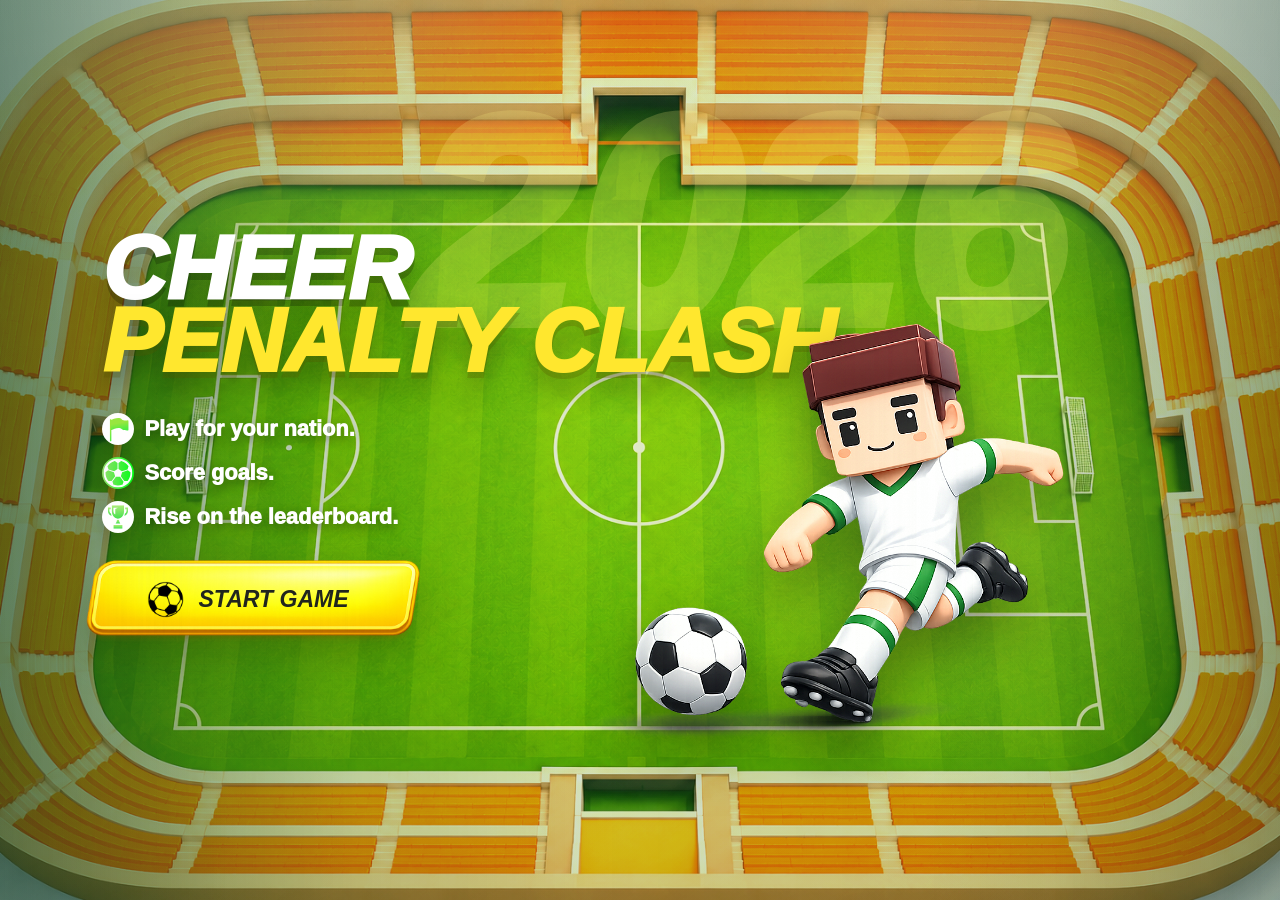
==== commit d3f1bc0d: "Add BGM/SFX, walkout countdown, improved gesture detection & landscape layout - Add audio system: BG" ====
--- a/index.html
+++ b/index.html
@@ -4,7 +4,7 @@
     <meta charset="UTF-8" />
     <meta name="viewport" content="width=device-width, initial-scale=1.0" />
     <title>World Cup Cheer Penalty</title>
-    <link rel="stylesheet" href="./styles.css?v=28" />
+    <link rel="stylesheet" href="./styles.css?v=30" />
   </head>
   <body>
     <main class="app-shell">
@@ -105,6 +105,7 @@
         </section>
 
         <section id="walkoutScreen" class="screen-layer walkout-screen hidden" aria-live="polite">
+          <div id="walkoutCountdown" class="walkout-countdown"><span>Penalty shootout</span><span>starts soon</span></div>
           <div class="walkout-copy">
             <img id="walkoutFlag" class="flag-img" alt="" />
             <strong id="walkoutTeam">Argentina</strong>
@@ -150,8 +151,8 @@
 
         <div id="gestureCoach" class="gesture-coach game-ui" aria-live="polite">
           <div class="gesture-coach-arrow" aria-hidden="true"></div>
-          <strong>Use gesture control.</strong>
-          <span>Fan power doubles.</span>
+          <strong>Open palm: aim.</strong>
+          <span>Make a fist: shoot. Gesture goals double fan power.</span>
         </div>
 
         <div id="danmakuLayer" class="danmaku-layer" aria-live="polite"></div>
@@ -207,6 +208,6 @@
       </section>
     </main>
 
-    <script src="./app.js?v=39"></script>
+    <script src="./app.js?v=44"></script>
   </body>
 </html>
--- a/styles.css
+++ b/styles.css
@@ -10,6 +10,14 @@
   --soccer-image: url("./image/soccer/%E8%B6%B3%E7%90%833.svg");
   --figure-stand-front: url("./image/figure/%E5%88%9D%E5%A7%8B%E4%BA%BA%E7%89%A9/%E4%BA%BA%E8%AE%BE%E5%9B%BE_%E7%AB%99%E7%AB%8B%E6%AD%A3%E9%9D%A2.png");
   --figure-stand-back: url("./image/figure/%E5%88%9D%E5%A7%8B%E4%BA%BA%E7%89%A9/%E4%BA%BA%E8%AE%BE%E5%9B%BE_%E7%AB%99%E7%AB%8B%E8%83%8C%E5%BD%B1.png");
+  --gesture-coach-left: 420px;
+  --gesture-coach-top: 136px;
+  --gesture-coach-width: 282px;
+  --gesture-arrow-left: -172px;
+  --gesture-arrow-top: 20px;
+  --gesture-arrow-width: 156px;
+  --gesture-arrow-height: 96px;
+  --gesture-arrow-rotate: -2deg;
 }
 
 * {
@@ -328,14 +336,14 @@
   display: inline-flex;
   align-items: center;
   justify-content: center;
-  gap: clamp(14px, 1.6vw, 24px);
-  width: min(560px, 52vw);
+  gap: clamp(9px, 1.1vw, 16px);
+  width: min(373px, 34.7vw);
   min-height: auto;
   aspect-ratio: 1080 / 296;
   margin: clamp(-22px, -1.4vw, -10px) 0 0 clamp(-24px, -1.8vw, -10px);
   padding: 0 8%;
   color: #20251e;
-  font-size: clamp(23px, 2.7vw, 44px);
+  font-size: clamp(15px, 1.8vw, 29px);
   font-style: italic;
   text-transform: uppercase;
   white-space: nowrap;
@@ -355,8 +363,8 @@
 
 .start-button-ball {
   flex: 0 0 auto;
-  width: clamp(44px, 4.3vw, 72px);
-  height: clamp(44px, 4.3vw, 72px);
+  width: clamp(29px, 2.9vw, 48px);
+  height: clamp(29px, 2.9vw, 48px);
   object-fit: contain;
 }
 
@@ -1066,7 +1074,7 @@
 
 .walkout-screen {
   display: grid;
-  place-items: end center;
+  place-items: center;
   pointer-events: none;
 }
 
@@ -1081,7 +1089,7 @@
 }
 
 .walkout-copy {
-  display: flex;
+  display: none;
   align-items: center;
   gap: 14px;
   margin-bottom: 10vh;
@@ -1096,6 +1104,28 @@
   backdrop-filter: blur(12px);
 }
 
+.walkout-countdown {
+  max-width: min(1360px, 96vw);
+  color: #fff8c9;
+  font-size: clamp(44px, 6.1vw, 102px);
+  font-weight: 950;
+  line-height: 1.02;
+  text-align: center;
+  text-transform: uppercase;
+  text-shadow: 0 6px 0 rgba(24, 91, 43, 0.6), 0 20px 40px rgba(0, 0, 0, 0.42);
+  transition: opacity 260ms ease, transform 260ms ease;
+}
+
+.walkout-countdown span {
+  display: block;
+  white-space: nowrap;
+}
+
+.walkout-countdown.hide {
+  opacity: 0;
+  transform: translateY(-14px) scale(0.96);
+}
+
 .is-stadiumIntro .stadium-bg {
   animation: cameraSweep 1.9s ease-in-out both;
 }
@@ -1202,12 +1232,12 @@
 
 .gesture-coach {
   position: absolute;
-  left: 300px;
-  top: 110px;
+  left: var(--gesture-coach-left);
+  top: var(--gesture-coach-top);
   z-index: 8;
   display: none;
   gap: 2px;
-  min-width: 210px;
+  width: var(--gesture-coach-width);
   padding: 10px 14px;
   border: 2px solid rgba(255, 255, 255, 0.82);
   border-radius: 8px;
@@ -1225,17 +1255,18 @@
 
 .gesture-coach span {
   font-size: 13px;
+  line-height: 1.25;
 }
 
 .gesture-coach-arrow {
   position: absolute;
-  left: -112px;
-  top: 0;
-  width: 104px;
-  height: 64px;
+  left: var(--gesture-arrow-left);
+  top: var(--gesture-arrow-top);
+  width: var(--gesture-arrow-width);
+  height: var(--gesture-arrow-height);
   background: url("./image/other/arrow.png") center / contain no-repeat;
   filter: drop-shadow(0 0 10px rgba(255, 221, 46, 0.85));
-  transform: rotate(-12deg);
+  transform: rotate(var(--gesture-arrow-rotate));
   transform-origin: right center;
 }
 
@@ -1504,7 +1535,7 @@
 .keeper {
   position: absolute;
   left: 50%;
-  bottom: 0;
+  bottom: -24px;
   z-index: 4;
   width: clamp(48px, 6.8vw, 70px);
   height: clamp(72px, 10.2vw, 105px);
@@ -1526,7 +1557,7 @@
 
 .keeper.save-leftTop,
 .keeper.save-rightTop {
-  bottom: 0;
+  bottom: -24px;
 }
 
 .keeper.save-leftTop {
@@ -1543,7 +1574,7 @@
 }
 
 .keeper.save-centerTop {
-  bottom: 0;
+  bottom: -24px;
   transform: translateX(-50%) translateY(-19px);
 }
 
@@ -1554,7 +1585,7 @@
 
 .keeper.save-leftLow,
 .keeper.save-rightLow {
-  bottom: 0;
+  bottom: -24px;
 }
 
 .keeper.save-leftLow {
@@ -1687,7 +1718,7 @@
 }
 
 .striker-frame.is-kick-frame {
-  transform: translate(-4px, 15px) scale(1.14);
+  transform: translate(-4px, -20px) scale(1.14);
   transform-origin: center bottom;
 }
 
@@ -1933,6 +1964,17 @@
   }
 }
 
+/* Mobile: hide camera & gesture features */
+@media (pointer: coarse) {
+  .camera-panel {
+    display: none !important;
+  }
+
+  .gesture-coach {
+    display: none !important;
+  }
+}
+
 @media (max-width: 720px) {
   body {
     overflow: auto;
@@ -1982,9 +2024,9 @@
   }
 
   .start-button-art {
-    width: min(460px, 94vw);
+    width: min(307px, 63vw);
     margin: -8px 0 0 -6px;
-    font-size: clamp(20px, 6vw, 30px);
+    font-size: clamp(13px, 4vw, 20px);
   }
 
   .start-button-art .start-button-ball,
@@ -2123,3 +2165,569 @@
     font-size: 15px;
   }
 }
+
+/* Landscape / short viewport */
+@media (max-height: 500px) {
+  .hud-score {
+    min-height: 40px;
+    padding: 4px 10px;
+    gap: 8px;
+    top: 8px;
+    left: 8px;
+  }
+
+  .hud strong {
+    font-size: 20px;
+  }
+
+  .hud-label {
+    font-size: 10px;
+  }
+
+  .team-pill {
+    min-width: 90px;
+  }
+
+  .leaderboard {
+    display: none;
+  }
+
+  .goal-scene {
+    top: 46%;
+    width: 94vw;
+    height: 250px;
+  }
+
+  .goal-frame {
+    width: 88vw;
+    height: 90px;
+  }
+
+  .is-walkout .goal-frame,
+  .is-stadiumIntro .goal-frame,
+  .is-penalty .goal-frame {
+    top: 20px;
+    width: min(520px, 74vw);
+    height: 100px;
+  }
+
+  .striker-wrap {
+    width: 120px;
+    height: 150px;
+  }
+
+  .striker {
+    width: 125px;
+    height: 160px;
+    left: -4px;
+  }
+
+  .striker-frame.is-kick-frame {
+    transform: translate(-2px, -16px) scale(1.1);
+  }
+
+  .ball {
+    width: 38px;
+    height: 38px;
+    left: 80px;
+    bottom: 22px;
+  }
+
+  .keeper {
+    width: 32px;
+    height: 48px;
+  }
+
+  .aim-reticle {
+    width: 22px;
+    height: 22px;
+  }
+
+  .aim-reticle::before {
+    width: 2px;
+    height: 28px;
+    top: -4px;
+  }
+
+  .aim-reticle::after {
+    width: 28px;
+    height: 2px;
+    left: -4px;
+  }
+
+  .wall-line {
+    top: 28%;
+    height: 70px;
+  }
+
+  .wall-player {
+    width: 40px;
+    height: 58px;
+  }
+
+  .control-dock {
+    bottom: 4px;
+    padding: 5px 8px;
+    gap: 6px;
+    width: min(320px, calc(100vw - 16px));
+  }
+
+  .game-button {
+    min-height: 38px;
+    font-size: 14px;
+  }
+
+  .aim-status strong {
+    font-size: 17px;
+  }
+
+  .result-burst {
+    top: 100px;
+    font-size: clamp(28px, 5vw, 48px);
+    min-width: 180px;
+  }
+
+  .danmaku-layer {
+    height: 80px;
+    inset: 42px 0 auto 0;
+  }
+
+  .danmaku {
+    padding: 4px 10px;
+    font-size: 13px;
+  }
+
+  .gesture-coach {
+    display: none !important;
+  }
+
+  /* Start screen */
+  .start-screen {
+    padding: 10px 14px;
+  }
+
+  .start-year {
+    left: 2%;
+    top: 5%;
+    font-size: 16vh;
+  }
+
+  .start-content {
+    width: 55vw;
+    transform: translateY(-1vh);
+  }
+
+  .start-screen h1 {
+    font-size: clamp(24px, 6vw, 42px);
+    gap: 2px;
+  }
+
+  .start-points {
+    gap: 4px;
+    margin: 10px 0;
+  }
+
+  .start-points li {
+    font-size: clamp(12px, 3vw, 16px);
+  }
+
+  .start-points li img {
+    width: clamp(20px, 4vw, 28px);
+    height: clamp(20px, 4vw, 28px);
+  }
+
+  .start-button-art {
+    width: min(187px, 40vw);
+    font-size: clamp(9px, 2.4vw, 13px);
+    margin: -4px 0 0 -4px;
+  }
+
+  .start-player {
+    right: -10vw;
+    bottom: 6vh;
+    width: min(55vw, 450px);
+  }
+
+  /* Team screen */
+  .team-shell {
+    height: calc(100svh - 12px);
+    gap: 4px;
+  }
+
+  .team-hero h2 {
+    font-size: clamp(18px, 3.5vw, 28px);
+    margin-top: 2px;
+  }
+
+  .team-hero .mega-button {
+    min-height: 32px;
+    padding: 0 10px;
+    font-size: 13px;
+  }
+
+  .team-grid {
+    grid-template-columns: repeat(5, minmax(0, 1fr));
+    gap: 3px;
+  }
+
+  .team-card {
+    grid-template-columns: 22px minmax(0, 1fr);
+    min-height: 30px;
+    padding: 3px 5px;
+    gap: 4px;
+  }
+
+  .team-card span:last-child {
+    font-size: 10px;
+  }
+
+  .team-card .flag-img {
+    width: 22px;
+    height: 22px;
+  }
+
+  .team-layout {
+    grid-template-columns: minmax(0, 1fr) 260px;
+  }
+
+  .selected-card {
+    grid-template-columns: 42px minmax(0, 1fr);
+    gap: 8px;
+    padding: 8px 10px;
+    margin-bottom: 6px;
+  }
+
+  .selected-card .flag-img.large {
+    width: 42px;
+    height: 42px;
+  }
+
+  .selected-card strong {
+    font-size: 18px;
+  }
+
+  .selected-card span {
+    font-size: 10px;
+  }
+
+  .player-art-card {
+    grid-template-rows: repeat(2, minmax(0, 1fr));
+    gap: 4px;
+    min-height: 0;
+    flex: 1;
+  }
+
+  /* Result screen */
+  .result-screen {
+    padding: 8px;
+  }
+
+  .result-shell {
+    min-height: calc(100svh - 16px);
+    gap: 4px;
+  }
+
+  .result-head {
+    min-height: calc(100svh - 16px);
+    padding: 8px 12px;
+    overflow: hidden;
+  }
+
+  .result-banner {
+    top: -50px;
+    width: 55vw;
+  }
+
+  .result-banner-copy {
+    min-height: 80px;
+    padding-top: 30px;
+    transform: translateY(-16px);
+  }
+
+  .result-head h2 {
+    font-size: clamp(26px, 4.5vw, 42px);
+  }
+
+  .result-thanks {
+    font-size: clamp(12px, 2vw, 18px);
+    transform: translateY(-18px) perspective(620px) rotateX(-7deg) scaleX(0.96);
+  }
+
+  .result-stats {
+    margin-top: 2px;
+    gap: 6px;
+    transform: translateY(-22px);
+  }
+
+  .result-stats strong {
+    font-size: clamp(34px, 5.5vw, 52px);
+  }
+
+  .result-stats span {
+    font-size: clamp(13px, 2vw, 20px);
+  }
+
+  .result-stats div:not(.result-stat-divider) {
+    min-width: 70px;
+  }
+
+  .result-stat-divider {
+    height: 36px;
+  }
+
+  .result-actions {
+    bottom: 4px;
+    gap: 5px;
+    width: min(520px, 92vw);
+  }
+
+  .result-button {
+    min-height: 34px;
+    font-size: 12px;
+    box-shadow: inset 0 -3px 0 rgba(0, 0, 0, 0.24), 0 6px 10px rgba(0, 0, 0, 0.28);
+  }
+
+  .result-celebrator {
+    width: 86px;
+    bottom: 48px;
+    left: -8px;
+  }
+
+  /* Result leaderboard */
+  .result-shell.show-board {
+    height: calc(100svh - 16px);
+  }
+
+  .result-board {
+    grid-template-rows: auto auto 140px minmax(0, 1fr);
+    gap: 6px;
+    padding: 10px;
+  }
+
+  .podium-list {
+    height: 140px;
+  }
+
+  .podium-card,
+  .podium-card.first,
+  .podium-card.second,
+  .podium-card.third {
+    width: 22%;
+    padding: 5px 4px 6px;
+  }
+
+  .podium-card strong {
+    font-size: 11px;
+  }
+
+  .podium-card em {
+    font-size: 16px;
+  }
+
+  .podium-flag {
+    width: 24px;
+    height: 24px;
+  }
+
+  .support-grid {
+    grid-template-columns: repeat(3, minmax(0, 1fr));
+    gap: 4px;
+  }
+
+  .leaderboard-item {
+    min-height: 36px;
+    padding: 4px 6px;
+    gap: 4px;
+  }
+
+  .rank {
+    width: 22px;
+    height: 22px;
+    font-size: 11px;
+  }
+
+  .leader-team strong {
+    font-size: 12px;
+  }
+
+  .score {
+    font-size: 16px;
+  }
+}
+
+@media (max-height: 500px) and (min-width: 900px) {
+  .screen-layer {
+    padding: 8px 10px;
+  }
+
+  .team-shell {
+    width: min(1170px, calc(100vw - 20px));
+  }
+
+  .team-layout {
+    grid-template-columns: minmax(0, 1fr) minmax(300px, 34vw);
+    gap: 10px;
+  }
+
+  .select-panel,
+  .select-board {
+    padding: 12px;
+  }
+
+  .select-board {
+    display: grid;
+  }
+
+  .player-art-card {
+    grid-template-columns: repeat(2, minmax(0, 1fr));
+    grid-template-rows: minmax(0, 1fr);
+    gap: 6px;
+  }
+
+  .player-art-card img {
+    object-fit: contain;
+    object-position: center bottom;
+  }
+
+  .leaderboard {
+    display: block;
+    top: 8px;
+    right: 8px;
+    width: min(260px, 27vw);
+    padding: 8px;
+  }
+
+  .leaderboard .panel-title {
+    margin-bottom: 6px;
+    font-size: 12px;
+  }
+
+  .leaderboard-list {
+    gap: 5px;
+  }
+
+  .leaderboard-item {
+    grid-template-columns: 24px minmax(0, 1fr) auto;
+    min-height: 37px;
+    padding: 5px 7px;
+    gap: 6px;
+  }
+
+  .leaderboard-item:nth-child(n + 6) {
+    display: none;
+  }
+
+  .leaderboard .rank {
+    width: 22px;
+    height: 22px;
+    font-size: 11px;
+  }
+
+  .leaderboard .flag-img.mini {
+    width: 18px;
+    height: 18px;
+    margin-right: 4px;
+  }
+
+  .leaderboard .leader-team strong {
+    font-size: 11px;
+  }
+
+  .leaderboard .leader-team small {
+    font-size: 9px;
+  }
+
+  .leaderboard .score {
+    font-size: 16px;
+  }
+
+  .hud-score {
+    max-width: calc(100vw - min(280px, 29vw) - 28px);
+  }
+
+  .goal-scene {
+    top: 50%;
+    height: min(340px, calc(100svh - 88px));
+  }
+
+  .is-walkout .goal-frame,
+  .is-stadiumIntro .goal-frame,
+  .is-penalty .goal-frame {
+    top: 28px;
+  }
+
+  .result-screen {
+    padding: 6px 10px;
+  }
+
+  .result-shell {
+    width: min(1040px, calc(100vw - 20px));
+    min-height: calc(100svh - 12px);
+    padding: 0;
+  }
+
+  .result-head {
+    min-height: calc(100svh - 12px);
+    padding: 8px 14px 54px;
+  }
+
+  .result-banner {
+    top: -82px;
+    width: min(680px, 64vw);
+  }
+
+  .result-banner-copy {
+    min-height: 124px;
+    padding-top: 46px;
+    transform: translateY(-14px);
+  }
+
+  .result-head h2 {
+    font-size: clamp(36px, 5vw, 62px);
+  }
+
+  .result-thanks {
+    font-size: clamp(13px, 2vw, 20px);
+    transform: translateY(-28px) perspective(620px) rotateX(-7deg) scaleX(0.96);
+  }
+
+  .result-stats {
+    margin-top: 0;
+    gap: 14px;
+    transform: translateY(-34px);
+  }
+
+  .result-stats strong {
+    font-size: clamp(48px, 6vw, 74px);
+  }
+
+  .result-stats span {
+    font-size: clamp(12px, 1.6vw, 18px);
+  }
+
+  .result-stats div:not(.result-stat-divider) {
+    min-width: 116px;
+  }
+
+  .result-stat-divider {
+    height: 54px;
+  }
+
+  .result-celebrator {
+    left: clamp(10px, 8vw, 96px);
+    bottom: 46px;
+    width: clamp(120px, 16vw, 180px);
+  }
+
+  .result-actions {
+    grid-template-columns: repeat(3, minmax(0, 1fr));
+    bottom: 6px;
+    width: min(690px, 74vw);
+    gap: 8px;
+  }
+
+  .result-button {
+    min-height: 40px;
+    font-size: 13px;
+  }
+}
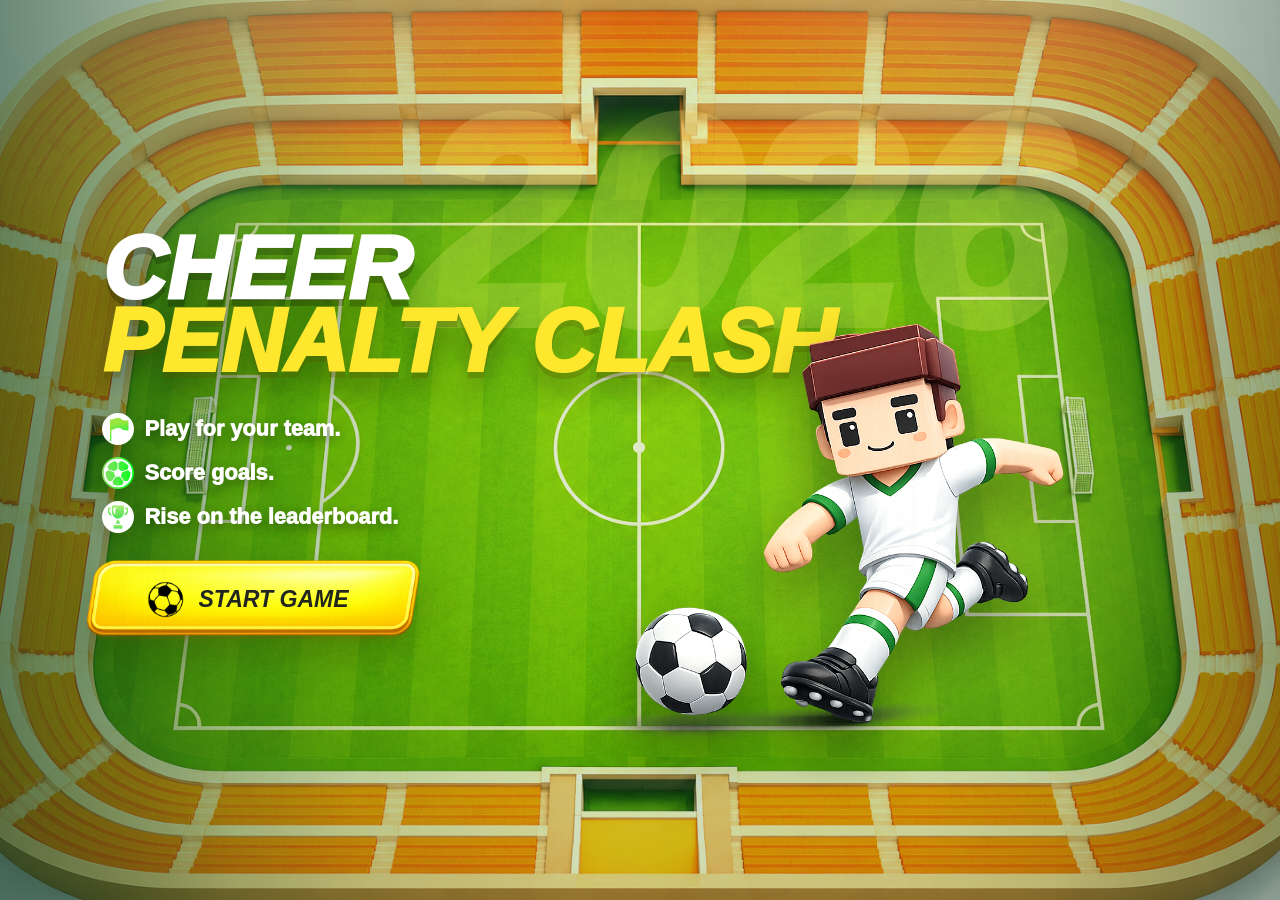
==== commit 52853338: "Refine wide-landscape result screen and minor text/copy tweaks - Wide landscape (≥900px): replace pr" ====
--- a/index.html
+++ b/index.html
@@ -4,9 +4,13 @@
     <meta charset="UTF-8" />
     <meta name="viewport" content="width=device-width, initial-scale=1.0" />
     <title>World Cup Cheer Penalty</title>
-    <link rel="stylesheet" href="./styles.css?v=30" />
+    <link rel="stylesheet" href="./styles.css?v=34" />
   </head>
   <body>
+    <div class="rotate-prompt">
+      <div class="rotate-prompt-icon"></div>
+      <p>Rotate your device to landscape for the best experience</p>
+    </div>
     <main class="app-shell">
       <section id="gameStage" class="game-stage is-start" aria-label="World Cup cheer penalty game">
         <div class="stadium-bg" aria-hidden="true"></div>
@@ -19,7 +23,7 @@
           <div class="start-content">
             <h1><span>Cheer</span><span>Penalty Clash</span></h1>
             <ul class="start-points" aria-label="Game highlights">
-              <li><img src="./image/start-screen/flag.svg?v=2" alt="" draggable="false" />Play for your nation.</li>
+              <li><img src="./image/start-screen/flag.svg?v=2" alt="" draggable="false" />Play for your team.</li>
               <li><img src="./image/start-screen/football.svg" alt="" draggable="false" />Score goals.</li>
               <li><img src="./image/start-screen/trophy.svg?v=2" alt="" draggable="false" />Rise on the leaderboard.</li>
             </ul>
@@ -144,14 +148,14 @@
           <div class="camera-view">
             <video id="cameraFeed" autoplay playsinline muted></video>
             <canvas id="motionCanvas" width="160" height="100"></canvas>
-            <div id="cameraFallback" class="camera-fallback">Open the camera to aim with your palm and shoot with a fist.</div>
+            <div id="cameraFallback" class="camera-fallback">Open the camera to move the aim with your palm and shoot with a fist.</div>
           </div>
           <div id="gestureStatus" class="gesture-status">Aim with your palm, mouse, or touch.</div>
         </section>
 
         <div id="gestureCoach" class="gesture-coach game-ui" aria-live="polite">
           <div class="gesture-coach-arrow" aria-hidden="true"></div>
-          <strong>Open palm: aim.</strong>
+          <strong>Move your palm: aim.</strong>
           <span>Make a fist: shoot. Gesture goals double fan power.</span>
         </div>
 
@@ -208,6 +212,6 @@
       </section>
     </main>
 
-    <script src="./app.js?v=44"></script>
+    <script src="./app.js?v=47"></script>
   </body>
 </html>
--- a/styles.css
+++ b/styles.css
@@ -1891,7 +1891,7 @@
 .danmaku-layer {
   position: absolute;
   inset: 88px 0 auto 0;
-  z-index: 6;
+  z-index: 10;
   height: 220px;
   overflow: hidden;
   pointer-events: none;
@@ -2035,7 +2035,7 @@
   }
 
   .start-player {
-    right: -42vw;
+    right: -30vw;
     bottom: 24vh;
     width: min(117vw, 645px);
     opacity: 0.82;
@@ -2234,8 +2234,8 @@
   }
 
   .keeper {
-    width: 32px;
-    height: 48px;
+    width: 48px;
+    height: 72px;
   }
 
   .aim-reticle {
@@ -2256,13 +2256,13 @@
   }
 
   .wall-line {
-    top: 28%;
+    top: 38%;
     height: 70px;
   }
 
   .wall-player {
-    width: 40px;
-    height: 58px;
+    width: 56px;
+    height: 82px;
   }
 
   .control-dock {
@@ -2287,9 +2287,14 @@
     min-width: 180px;
   }
 
+  .hud-score {
+    right: auto;
+  }
+
   .danmaku-layer {
     height: 80px;
     inset: 42px 0 auto 0;
+    z-index: 15;
   }
 
   .danmaku {
@@ -2343,9 +2348,9 @@
   }
 
   .start-player {
-    right: -10vw;
+    right: 2vw;
     bottom: 6vh;
-    width: min(55vw, 450px);
+    width: min(50vw, 430px);
   }
 
   /* Team screen */
@@ -2431,54 +2436,71 @@
     min-height: calc(100svh - 16px);
     padding: 8px 12px;
     overflow: hidden;
+    display: flex;
+    flex-direction: column;
+    align-items: center;
   }
 
   .result-banner {
-    top: -50px;
-    width: 55vw;
+    top: -80px;
+    width: 44vw;
   }
 
   .result-banner-copy {
-    min-height: 80px;
-    padding-top: 30px;
-    transform: translateY(-16px);
+    width: min(260px, 34vw);
+    min-height: 210px;
+    padding-top: 70px;
+    align-items: flex-start;
+    transform: none;
+  }
+
+  /* Override JS inline font-size on arc title */
+  #resultTitle {
+    font-size: clamp(22px, 3.2vw, 34px) !important;
   }
 
   .result-head h2 {
-    font-size: clamp(26px, 4.5vw, 42px);
+    font-size: clamp(22px, 3.2vw, 34px);
   }
 
   .result-thanks {
-    font-size: clamp(12px, 2vw, 18px);
-    transform: translateY(-18px) perspective(620px) rotateX(-7deg) scaleX(0.96);
+    font-size: clamp(10px, 1.4vw, 13px);
+    transform: none;
+    margin-top: 2px;
   }
 
   .result-stats {
-    margin-top: 2px;
+    margin-top: auto;
     gap: 6px;
-    transform: translateY(-22px);
+    transform: none;
   }
 
   .result-stats strong {
-    font-size: clamp(34px, 5.5vw, 52px);
+    font-size: clamp(26px, 3.6vw, 44px);
   }
 
   .result-stats span {
-    font-size: clamp(13px, 2vw, 20px);
+    font-size: clamp(11px, 1.4vw, 14px);
   }
 
   .result-stats div:not(.result-stat-divider) {
-    min-width: 70px;
+    min-width: 60px;
   }
 
   .result-stat-divider {
-    height: 36px;
+    height: 32px;
   }
 
   .result-actions {
-    bottom: 4px;
+    position: static;
+    left: auto;
+    bottom: auto;
+    transform: none;
+    grid-template-columns: repeat(3, minmax(0, 1fr));
     gap: 5px;
-    width: min(520px, 92vw);
+    width: min(560px, 96vw);
+    margin-top: 6px;
+    margin-bottom: 6px;
   }
 
   .result-button {
@@ -2669,6 +2691,7 @@
   .result-head {
     min-height: calc(100svh - 12px);
     padding: 8px 14px 54px;
+    display: block;
   }
 
   .result-banner {
@@ -2677,9 +2700,15 @@
   }
 
   .result-banner-copy {
+    width: min(860px, 80vw);
     min-height: 124px;
     padding-top: 46px;
+    align-items: center;
     transform: translateY(-14px);
+  }
+
+  #resultTitle {
+    font-size: clamp(36px, 5vw, 62px) !important;
   }
 
   .result-head h2 {
@@ -2719,11 +2748,20 @@
     width: clamp(120px, 16vw, 180px);
   }
 
+  .result-stats {
+    margin-top: 0;
+  }
+
   .result-actions {
+    position: absolute;
+    left: 50%;
+    bottom: 6px;
+    transform: translateX(-50%);
     grid-template-columns: repeat(3, minmax(0, 1fr));
-    bottom: 6px;
     width: min(690px, 74vw);
     gap: 8px;
+    margin-top: 0;
+    margin-bottom: 0;
   }
 
   .result-button {
@@ -2731,3 +2769,157 @@
     font-size: 13px;
   }
 }
+
+/* Mobile landscape result: keep the desktop composition, only scale it down. */
+@media (max-height: 500px) and (min-width: 900px) {
+  .result-screen {
+    padding: 0 10px;
+  }
+
+  .result-shell {
+    width: min(1120px, calc(100vw - 20px));
+    min-height: 100svh;
+  }
+
+  .result-head {
+    min-height: 100svh;
+    padding: 0 14px 66px;
+    overflow: hidden;
+  }
+
+  .result-banner {
+    top: -118px;
+    width: min(1040px, 88vw);
+  }
+
+  .result-banner-copy {
+    width: min(920px, 80vw);
+    min-height: 214px;
+    padding-top: 82px;
+    transform: translateY(-14px);
+  }
+
+  #resultTitle {
+    font-size: clamp(52px, 7.4vw, 86px) !important;
+  }
+
+  .result-head h2 {
+    font-size: clamp(52px, 7.4vw, 86px);
+  }
+
+  .result-thanks {
+    font-size: clamp(18px, 2.2vw, 26px);
+    transform: translateY(-48px) perspective(620px) rotateX(-7deg) scaleX(0.96);
+  }
+
+  .result-stats {
+    gap: clamp(16px, 3vw, 34px);
+    transform: translateY(-62px);
+  }
+
+  .result-stats strong {
+    font-size: clamp(42px, 5.6vw, 68px);
+  }
+
+  .result-stats span {
+    font-size: clamp(17px, 2.2vw, 26px);
+  }
+
+  .result-stats div:not(.result-stat-divider) {
+    min-width: clamp(116px, 19vw, 240px);
+  }
+
+  .result-stat-divider {
+    height: clamp(56px, 8vh, 76px);
+  }
+
+  .result-celebrator {
+    left: calc(50% - min(430px, 35vw));
+    bottom: clamp(116px, 23vh, 162px);
+    width: clamp(170px, 18vw, 242px);
+  }
+
+  .result-actions {
+    bottom: 14px;
+    width: min(780px, 78vw);
+    gap: 12px;
+  }
+
+  .result-button {
+    min-height: clamp(42px, 8.6vh, 56px);
+    font-size: clamp(14px, 2vw, 22px);
+  }
+}
+
+/* Portrait orientation: ask user to rotate */
+.rotate-prompt {
+  display: none;
+}
+
+@media (orientation: portrait) and (pointer: coarse) {
+  .rotate-prompt {
+    position: fixed;
+    inset: 0;
+    z-index: 9999;
+    display: grid;
+    place-items: center;
+    grid-template-rows: auto auto;
+    gap: 28px;
+    padding: 24px;
+    background: #071a10;
+    color: #fff;
+    text-align: center;
+  }
+
+  .rotate-prompt-icon {
+    position: relative;
+    width: 52px;
+    height: 68px;
+    border: 4px solid rgba(255, 255, 255, 0.65);
+    border-radius: 10px;
+    animation: phoneRotateHint 2.4s ease-in-out infinite;
+  }
+
+  .rotate-prompt-icon::before {
+    content: "";
+    position: absolute;
+    bottom: 7px;
+    left: 50%;
+    width: 10px;
+    height: 10px;
+    border-radius: 50%;
+    background: rgba(255, 255, 255, 0.65);
+    transform: translateX(-50%);
+  }
+
+  .rotate-prompt-icon::after {
+    content: "";
+    position: absolute;
+    top: 50%;
+    left: 50%;
+    width: 28px;
+    height: 3px;
+    border-radius: 2px;
+    background: rgba(255, 220, 60, 0.9);
+    transform: translate(-50%, -50%);
+    box-shadow: 0 0 10px rgba(255, 220, 60, 0.6);
+  }
+
+  .rotate-prompt p {
+    margin: 0;
+    font-size: clamp(15px, 4.5vw, 22px);
+    font-weight: 700;
+    max-width: 260px;
+    line-height: 1.55;
+    color: rgba(255, 255, 255, 0.88);
+  }
+
+  @keyframes phoneRotateHint {
+    0%, 35% {
+      transform: rotate(0deg);
+    }
+    65%, 100% {
+      transform: rotate(-90deg);
+    }
+  }
+}
